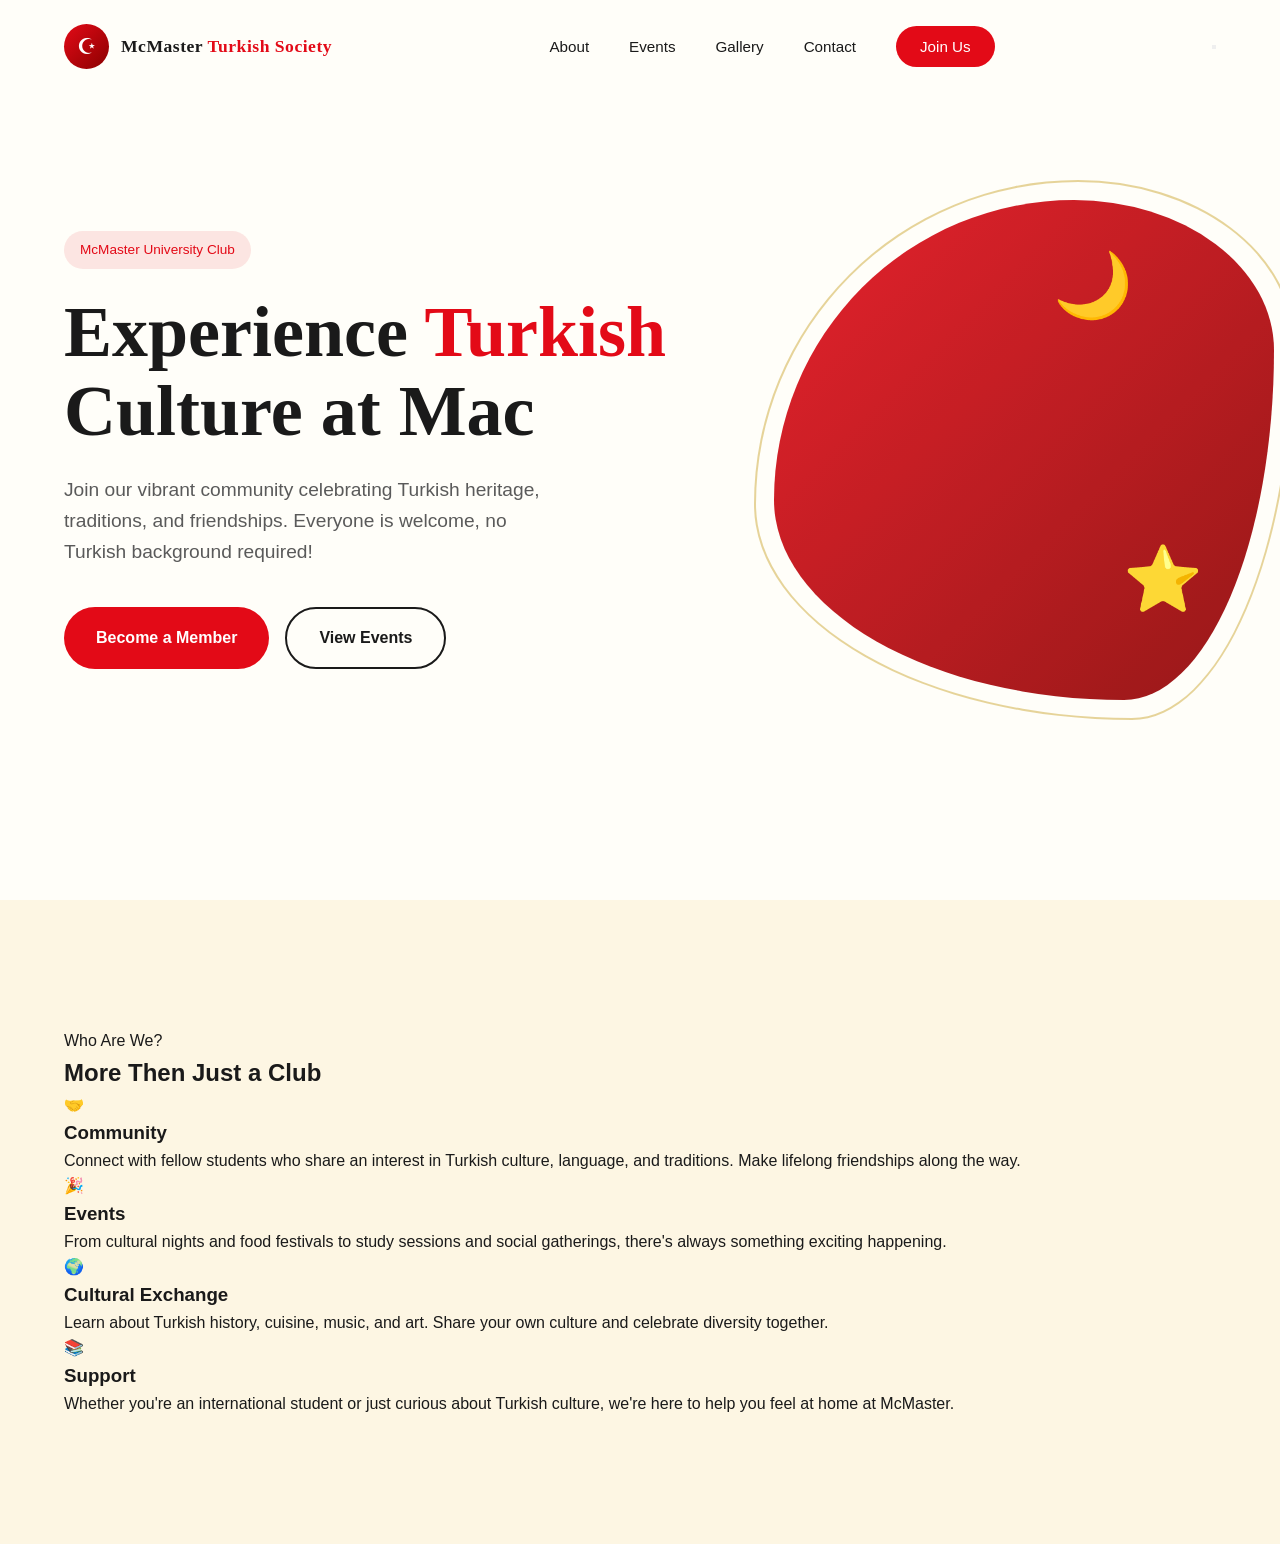
==== index.html @ dba833a9 "Everything so far" ====
<!doctype html>
<!--
TODO: This is a comment. Change this header comment to describe the 
web page and include your name as author.
-->
<html>

<head>
    <meta charset="utf-8">
    <title>McMaster Turkish Society</title>
    <link rel="stylesheet" href="css/style.css">
</head>

<body>
    <nav>
        <a class="logo">
            <div class="logo-icon"></div>
            <div class="logo-text">McMaster <span>Turkish Society</span></div>
        </a>
        <ul class="nav-links">
            <li><a href="#about"> About</a></li>
            <li><a href="#events"> Events</a></li>
            <li><a href="#gallery"> Gallery</a></li>
            <li><a href="#contact"> Contact</a></li>
            <li><a href="index.php" class="nav-cta">Join Us</a></li>
        </ul>
        <button class="mobile-menu-btn">
            <span></span>
            <span></span>
            <span></span>
        </button>
    </nav>

    <section class="hero">
        <div class="hero-content">
            <div class="hero-badge">
                McMaster University Club
            </div>
            <h1>Experience <span class="highlight"> Turkish</span> Culture at Mac</h1>
            <p>Join our vibrant community celebrating Turkish heritage, traditions, and friendships. Everyone is welcome, no Turkish background required!</p>
            <div class="hero-buttons">
                <a href="index.php" class="btn btn-primary">
                    Become a Member
                   <!--  <svg width="20" height="20" viewBox="0 0 24 24" fill="none" stroke="currentColor" stroke-width="2">
                        <path d="M5 12h14M12 5l7 7-7 7"/>
                    </svg>
                -->
                </a>
                <a href="#events" class="btn btn-secondary">View Events</a>
            </div>
        </div>
        <div class="hero-visual">
            <div class="hero-shape"></div>
            <div class="floating-element">🌙</div>
            <div class="floating-element">⭐</div>
        </div>
    </section>

    <section class="about" id="about">
        <div class="section-header">
            <span class="section-tag">Who Are We?</span>
            <h2 class="section-title">More Then Just a Club</h2>
        </div>
        <div class="about-grid">
            <div class="about-card">
                <div class="card-icon">🤝</div>
                <h3>Community</h3>
                <p>Connect with fellow students who share an interest in Turkish culture, language, and traditions. Make lifelong friendships along the way.</p>
            </div>
            <div class="about-card">
                <div class="card-icon">🎉</div>
                <h3>Events</h3>
                <p>From cultural nights and food festivals to study sessions and social gatherings, there's always something exciting happening.</p>
            </div>
            <div class="about-card">
                <div class="card-icon">🌍</div>
                <h3>Cultural Exchange</h3>
                <p>Learn about Turkish history, cuisine, music, and art. Share your own culture and celebrate diversity together.</p>
            </div>
            <div class="about-card">
                <div class="card-icon">📚</div>
                <h3>Support</h3>
                <p>Whether you're an international student or just curious about Turkish culture, we're here to help you feel at home at McMaster.</p>
            </div>
    </section>
</body>

</html>
---- css/style.css ----
* {
    margin: 0;
    padding: 0;
    box-sizing: border-box;
}

html {
    scroll-behavior: smooth;
}

body {
    font-family: 'Source Sans 3', sans-serif;
    background-color: #FFFEF9;
    color: #1A1A1A;
    line-height: 1.6;
    overflow-x: hidden;
}

nav {
    position: fixed;
    top: 0;
    width: 100%;
    padding: 1.5rem 5%;
    display: flex;
    justify-content: space-between;
    align-items: center;
    z-index: 1000;
    transition: all 0.4s ease;
}

nav.scrolled {
    background: rgba(255, 254, 249, 0.95);
    backdrop-filter: blur(10px);
    box-shadow: 0 2px 30px rgba(0, 0, 0, 0.08);
    padding: 1rem 5%;
}

.logo {
    display: flex;
    align-items: center;
    gap: 0.75rem;
    text-decoration: none;
    color: #1A1A1A;
}

.logo-icon {
    width: 45px;
    height: 45px;
    background: linear-gradient(135deg, #E30A17, #8B0000);
    border-radius: 50%;
    display: flex;
    align-items: center;
    justify-content: center;
    position: relative;
    overflow: hidden;
}

.logo-icon::before {
    content: '☪';
    color: white;
    font-size: 1.4rem;
}

.logo-text {
    font-family: 'Playfair Display', serif;
    font-weight: 600;
    font-size: 1.1rem;
    letter-spacing: 0.5px;
}

.logo-text span {
    color: #E30A17;
}

.nav-links {
    display: flex;
    gap: 2.5rem;
    list-style: none;
}

.nav-links a {
    text-decoration: none;
    color: #1A1A1A;
    font-weight: 500;
    font-size: 0.95rem;
    position: relative;
    transition: color 0.3s ease;
}

.nav-links a::after {
    content: '';
    position: absolute;
    bottom: -5px;
    left: 0;
    width: 0;
    height: 2px;
    background: #E30A17;
    transition: width 0.3s ease;
}

.nav-links a:hover {
    color: #E30A17;
}

.nav-links a:hover::after {
    width: 100%;
}

.nav-cta {
    background: #E30A17;
    color: white !important;
    padding: 0.75rem 1.5rem;
    border-radius: 50px;
    transition: all 0.3s ease !important;
}

.nav-cta::after {
    display: none !important;
}

.nav-cta:hover {
    background: #8B0000 !important;
    transform: translateY(-2px);
    box-shadow: 0 5px 20px rgba(227, 10, 23, 0.3);
}

.hero {
    min-height: 100vh;
    display: flex;
    align-items: center;
    padding: 0 5%;
    position: relative;
    overflow: hidden;
}

.hero-content {
    max-width: 650px;
    z-index: 2;
    animation: fadeInUp 1s ease forwards;
}

@keyframes fadeInUp {
    from {
        opacity: 0;
        transform: translateY(30px);
    }
    to {
        opacity: 1;
        transform: translateY(0);
    }
}

.hero-badge {
    display: inline-flex;
    align-items: center;
    gap: 0.5rem;
    background: rgba(227, 10, 23, 0.1);
    color: #E30A17;
    padding: 0.5rem 1rem;
    border-radius: 45px;
    font-size: 0.85rem;
    font-weight: 500;
    margin-bottom: 1.5rem;
    animation: fadeInUp 1s ease 0.2s forwards;
    opacity: 0;
}

.hero h1 {
    font-family: 'Playfair Display', serif;
    font-size: clamp(2.5rem, 6vw, 4.5rem);
    font-weight: 700;
    line-height: 1.1;
    margin-bottom: 1.5rem;
    animation: fadeInUp 1s ease 0.3s forwards;
    opacity: 0;
}

.hero h1 .highlight {
    color: #E30A17;
    position: relative;
}

.hero p {
    font-size: 1.2rem;
    color: #5A5A5A;
    margin-bottom: 2.5rem;
    max-width: 500px;
    animation: fadeInUp 1s ease 0.4s forwards;
    opacity: 0;
}

.hero-buttons {
    display: flex;
    gap: 1rem;
    flex-wrap: wrap;
    animation: fadeInUp 1s ease 0.5s forwards;
    opacity: 0;
}

.btn {
    padding: 1rem 2rem;
    border-radius: 50px;
    text-decoration: none;
    font-weight: 600;
    font-size: 1rem;
    transition: all 0.3s ease;
    display: inline-flex;
    align-items: center;
    gap: 0.5rem;
}

.btn-primary {
    background: #E30A17;
    color: white;
}

.btn-primary:hover {
    background: #8B0000;
    transform: translateY(-3px);
    box-shadow: 0 10px 30px rgba(227, 10, 23, 0.3);
}

.btn-secondary {
    background: transparent;
    color: #1A1A1A;
    border: 2px solid #1A1A1A;
}

.btn-secondary:hover {
    background: #1A1A1A;
    color: white;
    transform: translateY(-3px);
}

.hero-visual {
    position: absolute;
    right: -5%;
    top: 50%;
    transform: translateY(-50%);
    width: 55%;
    height: 80%;
    z-index: 1;
}

.hero-shape {
    position: absolute;
    width: 500px;
    height: 500px;
    border-radius: 60% 40% 30% 70% / 60% 30% 70% 40%;
    background: linear-gradient(135deg, #E30A17, #8B0000);
    right: 10%;
    top: 50%;
    transform: translateY(-50%);
    animation: morphShape 8s ease-in-out infinite;
    opacity: 0.9;
}

@keyframes morphShape {
    0%, 100% {
        border-radius: 60% 40% 30% 70% / 60% 30% 70% 40%;
    }
    50% {
        border-radius: 30% 60% 70% 40% / 50% 60% 30% 60%;
    }
}

.hero-shape::before {
    content: '';
    position: absolute;
    inset: -20px;
    border: 2px solid #C9A227;
    border-radius: inherit;
    opacity: 0.5;
}

.floating-element {
    position: absolute;
    font-size: 4rem;
    animation: float 6s ease-in-out infinite;
}

.floating-element:nth-child(2) {
    top: 20%;
    right: 30%;
    animation-delay: -2s;
}

.floating-element:nth-child(3) {
    bottom: 25%;
    right: 20%;
    animation-delay: -4s;
}

@keyframes float {
    0%, 100% {
        transform: translateY(0);
    }
    50% {
        transform: translateY(-20px);
    }
}

.about {
    padding: 8rem 5%;
    background: #FDF6E3;
    position: relative;
}

.section-header {
    
}
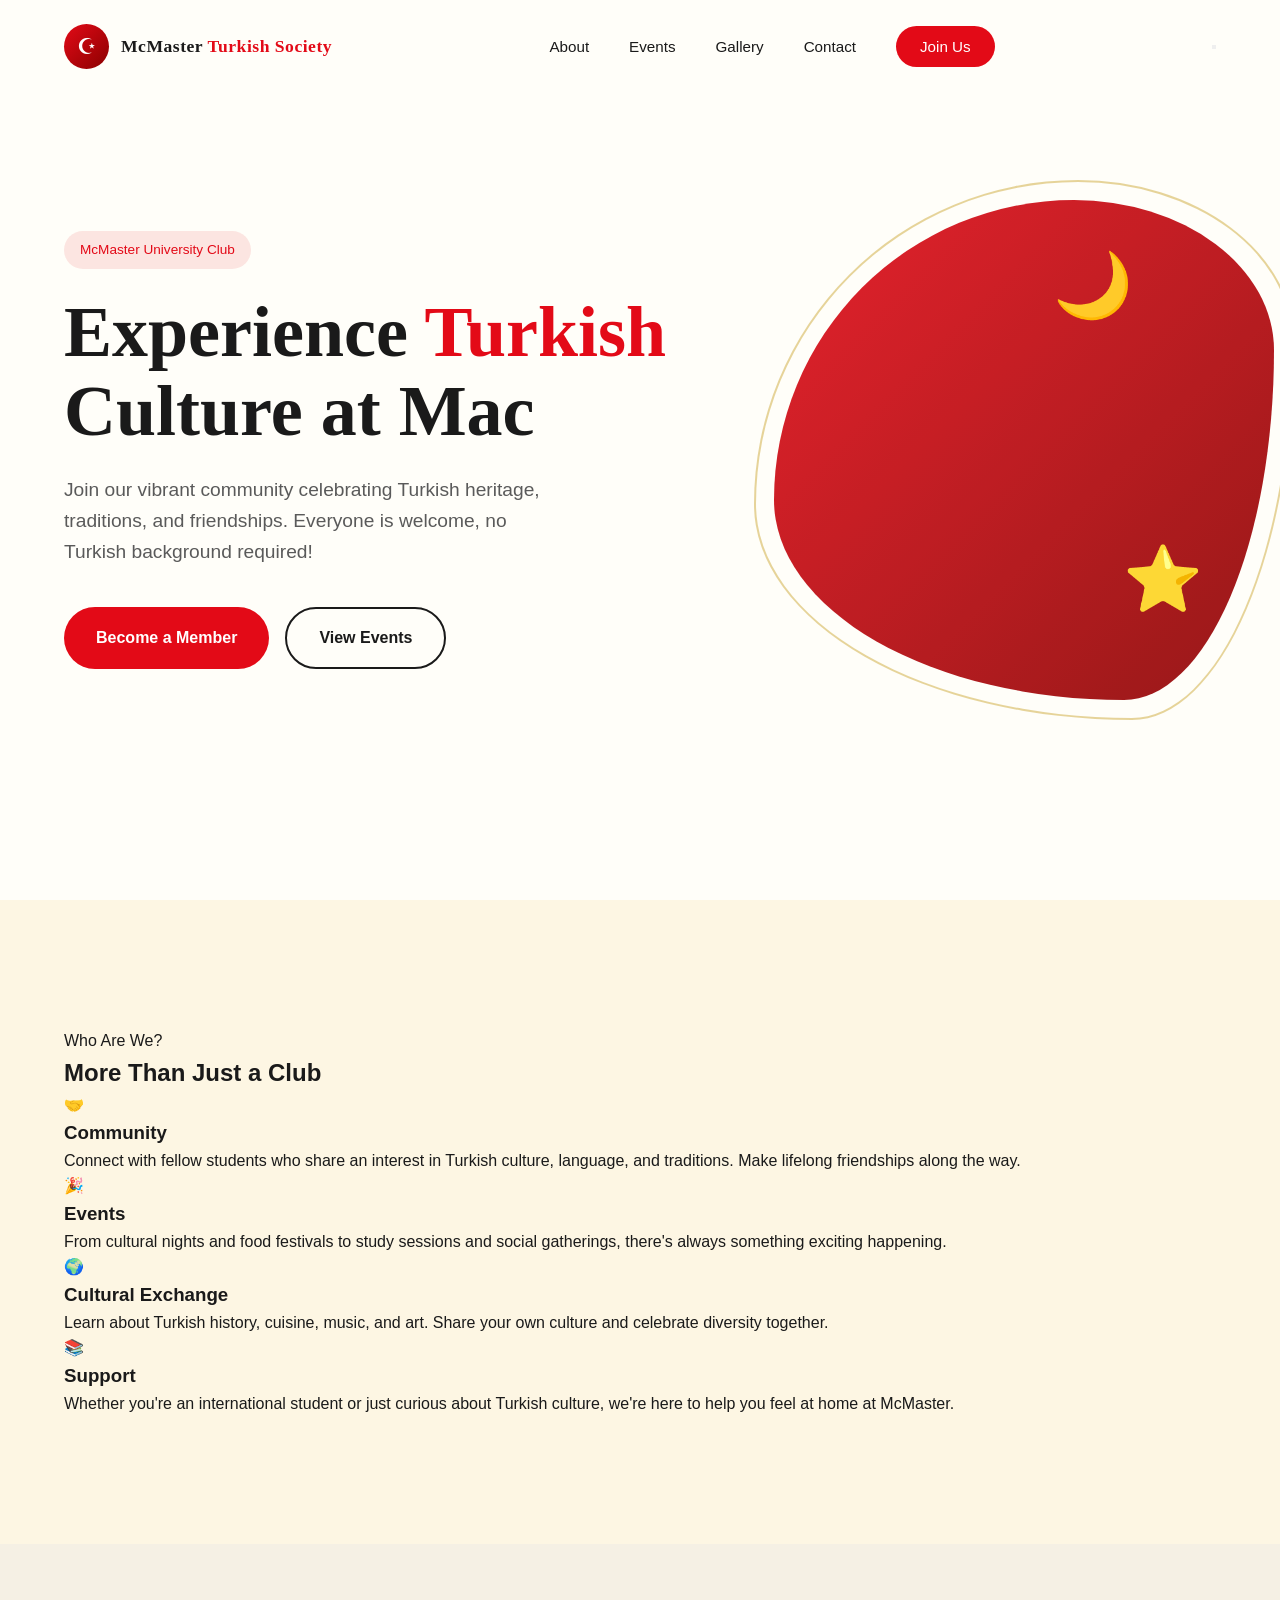
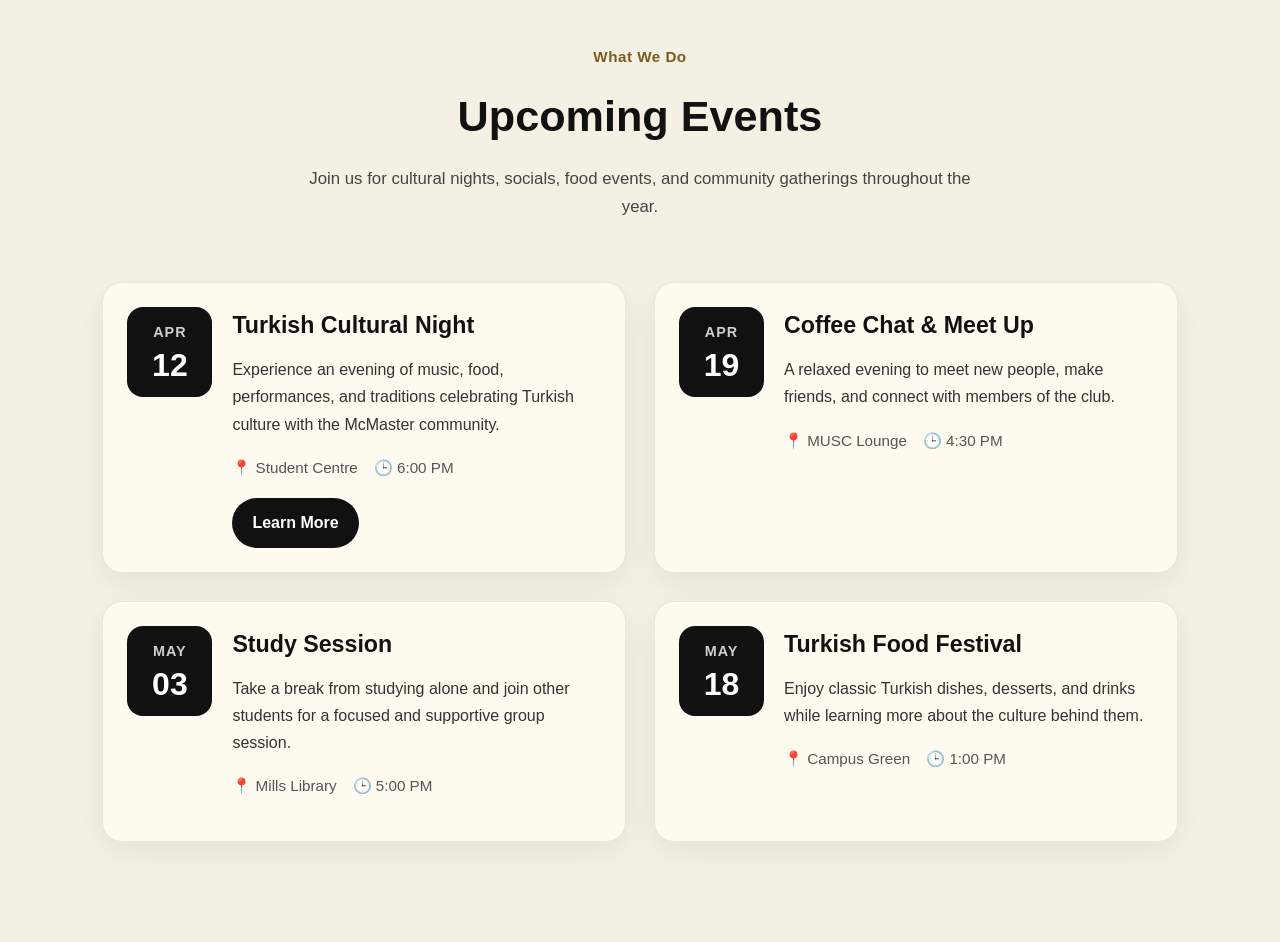
==== commit 78daba87: "HTML/CSS look for index.html" ====
--- a/index.html
+++ b/index.html
@@ -1,29 +1,32 @@
 <!doctype html>
 <!--
-TODO: This is a comment. Change this header comment to describe the 
-web page and include your name as author.
+Author: Marc Keanne Principe
+Description: McMaster Turkish Society homepage
 -->
-<html>
+<html lang="en">
 
 <head>
     <meta charset="utf-8">
+    <meta name="viewport" content="width=device-width, initial-scale=1.0">
     <title>McMaster Turkish Society</title>
     <link rel="stylesheet" href="css/style.css">
 </head>
 
 <body>
     <nav>
-        <a class="logo">
+        <a class="logo" href="#">
             <div class="logo-icon"></div>
             <div class="logo-text">McMaster <span>Turkish Society</span></div>
         </a>
+
         <ul class="nav-links">
-            <li><a href="#about"> About</a></li>
-            <li><a href="#events"> Events</a></li>
-            <li><a href="#gallery"> Gallery</a></li>
-            <li><a href="#contact"> Contact</a></li>
+            <li><a href="#about">About</a></li>
+            <li><a href="#events">Events</a></li>
+            <li><a href="#gallery">Gallery</a></li>
+            <li><a href="#contact">Contact</a></li>
             <li><a href="index.php" class="nav-cta">Join Us</a></li>
         </ul>
+
         <button class="mobile-menu-btn">
             <span></span>
             <span></span>
@@ -36,19 +39,20 @@
             <div class="hero-badge">
                 McMaster University Club
             </div>
-            <h1>Experience <span class="highlight"> Turkish</span> Culture at Mac</h1>
-            <p>Join our vibrant community celebrating Turkish heritage, traditions, and friendships. Everyone is welcome, no Turkish background required!</p>
+
+            <h1>Experience <span class="highlight">Turkish</span> Culture at Mac</h1>
+
+            <p>
+                Join our vibrant community celebrating Turkish heritage, traditions, and friendships.
+                Everyone is welcome, no Turkish background required!
+            </p>
+
             <div class="hero-buttons">
-                <a href="index.php" class="btn btn-primary">
-                    Become a Member
-                   <!--  <svg width="20" height="20" viewBox="0 0 24 24" fill="none" stroke="currentColor" stroke-width="2">
-                        <path d="M5 12h14M12 5l7 7-7 7"/>
-                    </svg>
-                -->
-                </a>
+                <a href="index.php" class="btn btn-primary">Become a Member</a>
                 <a href="#events" class="btn btn-secondary">View Events</a>
             </div>
         </div>
+
         <div class="hero-visual">
             <div class="hero-shape"></div>
             <div class="floating-element">🌙</div>
@@ -59,30 +63,142 @@
     <section class="about" id="about">
         <div class="section-header">
             <span class="section-tag">Who Are We?</span>
-            <h2 class="section-title">More Then Just a Club</h2>
-        </div>
+            <h2 class="section-title">More Than Just a Club</h2>
+        </div>
+
         <div class="about-grid">
             <div class="about-card">
                 <div class="card-icon">🤝</div>
                 <h3>Community</h3>
-                <p>Connect with fellow students who share an interest in Turkish culture, language, and traditions. Make lifelong friendships along the way.</p>
-            </div>
+                <p>
+                    Connect with fellow students who share an interest in Turkish culture, language,
+                    and traditions. Make lifelong friendships along the way.
+                </p>
+            </div>
+
             <div class="about-card">
                 <div class="card-icon">🎉</div>
                 <h3>Events</h3>
-                <p>From cultural nights and food festivals to study sessions and social gatherings, there's always something exciting happening.</p>
-            </div>
+                <p>
+                    From cultural nights and food festivals to study sessions and social gatherings,
+                    there's always something exciting happening.
+                </p>
+            </div>
+
             <div class="about-card">
                 <div class="card-icon">🌍</div>
                 <h3>Cultural Exchange</h3>
-                <p>Learn about Turkish history, cuisine, music, and art. Share your own culture and celebrate diversity together.</p>
-            </div>
+                <p>
+                    Learn about Turkish history, cuisine, music, and art. Share your own culture
+                    and celebrate diversity together.
+                </p>
+            </div>
+
             <div class="about-card">
                 <div class="card-icon">📚</div>
                 <h3>Support</h3>
-                <p>Whether you're an international student or just curious about Turkish culture, we're here to help you feel at home at McMaster.</p>
-            </div>
+                <p>
+                    Whether you're an international student or just curious about Turkish culture,
+                    we're here to help you feel at home at McMaster.
+                </p>
+            </div>
+        </div>
+    </section>
+
+    <section class="events-section" id="events">
+        <div class="section-header">
+            <span class="section-tag">What We Do</span>
+            <h2 class="section-title">Upcoming Events</h2>
+            <p class="section-subtitle">
+                Join us for cultural nights, socials, food events, and community gatherings throughout the year.
+            </p>
+        </div>
+
+        <div class="events-grid">
+            <div class="event-card">
+                <div class="event-date">
+                    <span class="month">APR</span>
+                    <span class="day">12</span>
+                </div>
+
+                <div class="event-content">
+                    <h3>Turkish Cultural Night</h3>
+                    <p>
+                        Experience an evening of music, food, performances, and traditions
+                        celebrating Turkish culture with the McMaster community.
+                    </p>
+                    <div class="event-meta">
+                        <span>📍 Student Centre</span>
+                        <span>🕒 6:00 PM</span>
+                    </div>
+                    <a href="#" class="event-btn">Learn More</a>
+                </div>
+            </div>
+
+            <div class="event-card">
+                <div class="event-date">
+                    <span class="month">APR</span>
+                    <span class="day">19</span>
+                </div>
+
+                <div class="event-content">
+                    <h3>Coffee Chat &amp; Meet Up</h3>
+                    <p>
+                        A relaxed evening to meet new people, make friends, and connect with members of the club.
+                    </p>
+                    <div class="event-meta">
+                        <span>📍 MUSC Lounge</span>
+                        <span>🕒 4:30 PM</span>
+                    </div>
+                </div>
+            </div>
+
+            <div class="event-card">
+                <div class="event-date">
+                    <span class="month">MAY</span>
+                    <span class="day">03</span>
+                </div>
+
+                <div class="event-content">
+                    <h3>Study Session</h3>
+                    <p>
+                        Take a break from studying alone and join other students for a focused
+                        and supportive group session.
+                    </p>
+                    <div class="event-meta">
+                        <span>📍 Mills Library</span>
+                        <span>🕒 5:00 PM</span>
+                    </div>
+                </div>
+            </div>
+
+            <div class="event-card">
+                <div class="event-date">
+                    <span class="month">MAY</span>
+                    <span class="day">18</span>
+                </div>
+
+                <div class="event-content">
+                    <h3>Turkish Food Festival</h3>
+                    <p>
+                        Enjoy classic Turkish dishes, desserts, and drinks while learning more
+                        about the culture behind them.
+                    </p>
+                    <div class="event-meta">
+                        <span>📍 Campus Green</span>
+                        <span>🕒 1:00 PM</span>
+                    </div>
+                </div>
+            </div>
+        </div>
+    </section>
+
+    <section id="gallery">
+    </section>
+
+    <section id="contact">
     </section>
 </body>
 
 </html>
+
--- a/css/style.css
+++ b/css/style.css
@@ -306,6 +306,178 @@
     position: relative;
 }
 
-.section-header {
-    
-}
+/* Events Section */
+.events-section {
+    padding: 100px 8%;
+    background-color: #f5f0e4;
+    color: #111;
+}
+
+.events-section .section-header {
+    text-align: center;
+    max-width: 700px;
+    margin: 0 auto 60px;
+}
+
+.events-section .section-tag {
+    display: inline-block;
+    font-size: 0.95rem;
+    font-weight: 600;
+    margin-bottom: 12px;
+    color: #7a5c1e;
+    letter-spacing: 0.5px;
+}
+
+.events-section .section-title {
+    font-size: 2.7rem;
+    font-weight: 800;
+    margin-bottom: 14px;
+}
+
+.events-section .section-subtitle {
+    font-size: 1.05rem;
+    line-height: 1.7;
+    color: #444;
+}
+
+.events-grid {
+    display: grid;
+    grid-template-columns: repeat(2, 1fr);
+    gap: 28px;
+}
+
+.event-card {
+    display: flex;
+    gap: 20px;
+    align-items: flex-start;
+    background: #fffaf0;
+    border: 1px solid rgba(0, 0, 0, 0.08);
+    border-radius: 20px;
+    padding: 24px;
+    box-shadow: 0 10px 30px rgba(0, 0, 0, 0.06);
+    transition: transform 0.25s ease, box-shadow 0.25s ease;
+}
+
+.event-card:hover {
+    transform: translateY(-6px);
+    box-shadow: 0 16px 40px rgba(0, 0, 0, 0.1);
+}
+
+.event-date {
+    min-width: 85px;
+    background: #111;
+    color: #fff;
+    border-radius: 16px;
+    text-align: center;
+    padding: 14px 10px;
+    display: flex;
+    flex-direction: column;
+    justify-content: center;
+}
+
+.event-date .month {
+    font-size: 0.9rem;
+    font-weight: 700;
+    letter-spacing: 1px;
+    opacity: 0.8;
+}
+
+.event-date .day {
+    font-size: 2rem;
+    font-weight: 800;
+    line-height: 1.1;
+    margin-top: 4px;
+}
+
+.event-content {
+    flex: 1;
+}
+
+.event-type {
+    display: inline-block;
+    font-size: 0.8rem;
+    font-weight: 700;
+    text-transform: uppercase;
+    color: #7a5c1e;
+    margin-bottom: 10px;
+    letter-spacing: 0.8px;
+}
+
+.event-content h3 {
+    font-size: 1.45rem;
+    margin-bottom: 12px;
+    font-weight: 800;
+}
+
+.event-content p {
+    font-size: 1rem;
+    line-height: 1.7;
+    color: #333;
+    margin-bottom: 18px;
+}
+
+.event-meta {
+    display: flex;
+    flex-wrap: wrap;
+    gap: 16px;
+    font-size: 0.95rem;
+    color: #555;
+    margin-bottom: 18px;
+}
+
+.event-btn {
+    display: inline-block;
+    background: #111;
+    color: #fff;
+    text-decoration: none;
+    padding: 12px 20px;
+    border-radius: 999px;
+    font-weight: 700;
+    transition: background 0.25s ease, transform 0.25s ease;
+}
+
+.event-btn:hover {
+    background: #7a5c1e;
+    transform: translateY(-2px);
+}
+
+/* Tablet */
+@media (max-width: 900px) {
+    .events-grid {
+        grid-template-columns: 1fr;
+    }
+
+    .events-section .section-title {
+        font-size: 2.2rem;
+    }
+}
+
+/* Mobile */
+@media (max-width: 600px) {
+    .events-section {
+        padding: 80px 6%;
+    }
+
+    .event-card {
+        flex-direction: column;
+        padding: 20px;
+    }
+
+    .event-date {
+        min-width: 100%;
+        flex-direction: row;
+        align-items: center;
+        justify-content: center;
+        gap: 10px;
+        padding: 12px;
+    }
+
+    .event-date .day {
+        font-size: 1.6rem;
+        margin-top: 0;
+    }
+
+    .events-section .section-title {
+        font-size: 1.9rem;
+    }
+}
